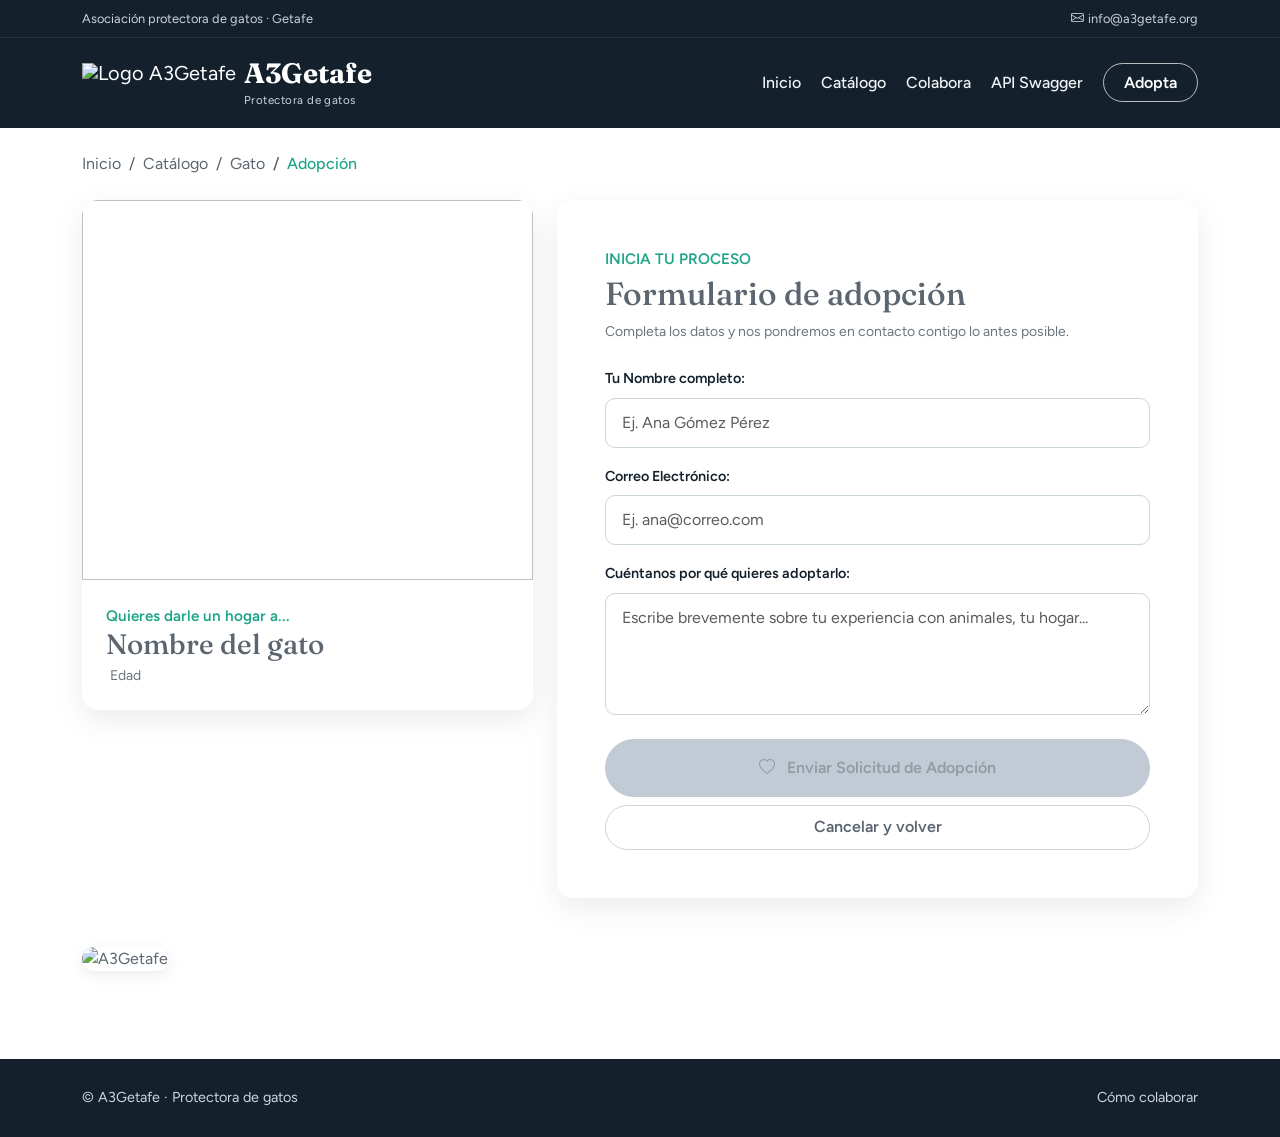
==== src/main/resources/templates/adopt-form.html @ 7547a060 "Version 2.0 frontend" ====
<!DOCTYPE html>
<html lang="es" xmlns:th="http://www.thymeleaf.org">
<head>
    <meta charset="UTF-8">
    <meta name="viewport" content="width=device-width, initial-scale=1">
    <title th:text="'Solicitud de Adopción - ' + ${cat.name} + ' - A3Getafe'">Solicitud de Adopción - A3Getafe</title>

    <!-- Bootstrap 5 CSS -->
    <link href="https://cdn.jsdelivr.net/npm/bootstrap@5.3.0/dist/css/bootstrap.min.css" rel="stylesheet">
    <!-- Bootstrap Icons -->
    <link rel="stylesheet" href="https://cdn.jsdelivr.net/npm/bootstrap-icons@1.11.0/font/bootstrap-icons.css">
    <!-- Fuentes Google -->
    <link rel="preconnect" href="https://fonts.googleapis.com">
    <link rel="preconnect" href="https://fonts.gstatic.com" crossorigin>
    <link href="https://fonts.googleapis.com/css2?family=Fraunces:opsz,wght@9..144,600;9..144,700&family=Figtree:wght@400;500;600&display=swap" rel="stylesheet">

    <style>
        :root {
            --a3-ink: #14202b;
            --a3-teal: #1fa588;
            --a3-teal-dark: #178a72;
            --a3-text: #5b6670;
            --a3-paper: #ffffff;

            --bs-body-font-family: 'Figtree', system-ui, sans-serif;
            --bs-body-color: var(--a3-text);
        }

        h1, h2, h3, .a3-logo { font-family: 'Fraunces', Georgia, serif; }
        h1, h2, h3 { color: var(--a3-ink); font-weight: 700; }

        /* ---------- Barra superior y Navegación ---------- */
        .a3-topbar {
            background: var(--a3-ink);
            color: #cbd5dc;
            font-size: .8rem;
            padding: .55rem 0;
            border-bottom: 1px solid rgba(255, 255, 255, 0.08);
        }
        .a3-topbar a { color: inherit; text-decoration: none; }
        .a3-topbar a:hover { color: #fff; }

        .a3-nav { background-color: var(--a3-ink); }
        .a3-nav .navbar-brand { color: #fff; line-height: 1; }
        .a3-logo-img { height: 40px; width: auto; object-fit: contain; }
        .a3-logo { font-size: 1.75rem; font-weight: 700; display: block; }
        .a3-logo-sub { font-size: .72rem; letter-spacing: .04em; color: #cbd5dc; }
        .a3-nav .nav-link { color: #f1f5f7; padding: .5rem 1rem; font-weight: 500; }
        .a3-nav .nav-link:hover { color: var(--a3-teal); }

        .btn-a3 {
            background: var(--a3-teal);
            border-color: var(--a3-teal);
            color: #fff;
            border-radius: 50rem;
            font-weight: 600;
            padding: .75rem 1.75rem;
            transition: all .2s ease-in-out;
        }
        .btn-a3:hover:not(:disabled) {
            background: var(--a3-teal-dark);
            border-color: var(--a3-teal-dark);
            color: #fff;
        }
        .btn-a3:disabled {
            background-color: #a0aec0;
            border-color: #a0aec0;
            cursor: not-allowed;
            opacity: 0.65;
        }

        .btn-a3-outline {
            border: 1px solid rgba(255,255,255,.7);
            color: #fff;
            border-radius: 50rem;
            font-weight: 600;
            padding: .4rem 1.25rem;
            transition: all .2s ease-in-out;
        }
        .btn-a3-outline:hover { background: #fff; color: var(--a3-ink); }

        .btn-a3-light-outline {
            border: 1px solid #cbd5dc;
            color: var(--a3-text);
            background: transparent;
            border-radius: 50rem;
            font-weight: 600;
            padding: .6rem 1.5rem;
            transition: all .2s ease-in-out;
        }
        .btn-a3-light-outline:hover {
            background: #f1f5f7;
            color: var(--a3-ink);
        }

        /* ---------- Migas de Pan (Breadcrumbs) ---------- */
        .breadcrumb-item a { color: #8c9ba5; text-decoration: none; }
        .breadcrumb-item a:hover { color: var(--a3-teal); }
        .breadcrumb-item.active { color: var(--a3-teal); font-weight: 500; }

        /* ---------- Tarjeta del Formulario y Lateral ---------- */
        .a3-card {
            border: none;
            border-radius: 16px;
            box-shadow: 0 10px 30px rgba(0, 0, 0, 0.08) !important;
            background: #fff;
        }

        .cat-preview-card {
            border: none;
            border-radius: 16px;
            overflow: hidden;
            box-shadow: 0 10px 30px rgba(0, 0, 0, 0.08) !important;
            background: #fff;
        }

        .cat-preview-img {
            width: 100%;
            height: 380px;
            object-fit: cover;
        }

        .form-label {
            font-weight: 600;
            color: var(--a3-ink);
            font-size: 0.9rem;
        }

        .form-control {
            border-radius: 10px;
            padding: 0.75rem 1rem;
            border-color: #cbd5dc;
        }
        .form-control:focus {
            border-color: var(--a3-teal);
            box-shadow: 0 0 0 0.25rem rgba(31, 165, 136, 0.15);
        }

        .a3-eyebrow { color: var(--a3-teal); font-weight: 600; font-size: 0.95rem; }

        /* ---------- Imagen de Cierre (a3g.jpg) ---------- */
        .a3g-footer-banner {
            width: 100%;
            max-height: 250px;
            object-fit: contain;
            border-radius: 16px;
            box-shadow: 0 4px 15px rgba(0, 0, 0, 0.08);
        }

        footer.a3-footer {
            background: var(--a3-ink);
            color: #cbd5dc;
            font-size: .9rem;
            padding: 1.75rem 0;
            margin-top: 4rem;
        }
    </style>
</head>
<body>

<!-- Barra superior -->
<div class="a3-topbar">
    <div class="container d-flex justify-content-between align-items-center">
        <span>Asociación protectora de gatos · Getafe</span>
        <span class="d-none d-sm-inline">
            <a href="mailto:info@a3getafe.org"><i class="bi bi-envelope me-1"></i>info@a3getafe.org</a>
        </span>
    </div>
</div>

<!-- Navegación Superior -->
<nav class="navbar navbar-expand-lg navbar-dark a3-nav py-3">
    <div class="container">
        <a class="navbar-brand d-flex align-items-center gap-2" th:href="@{/}">
            <img th:src="@{/img/logo.jpg}" alt="Logo A3Getafe" class="a3-logo-img">
            <div>
                <span class="a3-logo">A3Getafe</span>
                <span class="a3-logo-sub">Protectora de gatos</span>
            </div>
        </a>
        <button class="navbar-toggler" type="button" data-bs-toggle="collapse"
                data-bs-target="#menuPrincipal" aria-controls="menuPrincipal"
                aria-expanded="false" aria-label="Abrir menú">
            <span class="navbar-toggler-icon"></span>
        </button>
        <div class="collapse navbar-collapse justify-content-end" id="menuPrincipal">
            <ul class="navbar-nav align-items-lg-center gap-1">
                <li class="nav-item"><a class="nav-link" th:href="@{/}">Inicio</a></li>
                <li class="nav-item"><a class="nav-link" th:href="@{/cats}">Catálogo</a></li>
                <li class="nav-item"><a class="nav-link" th:href="@{/colabora}">Colabora</a></li>
                <li class="nav-item"><a class="nav-link" th:href="@{/swagger-ui/index.html}" target="_blank" rel="noopener">API Swagger</a></li>
                <li class="nav-item ms-lg-2 mt-2 mt-lg-0">
                    <a class="btn btn-a3-outline" th:href="@{/cats}">Adopta</a>
                </li>
            </ul>
        </div>
    </div>
</nav>

<!-- Contenido Principal -->
<main class="container py-4">

    <!-- Migas de pan (Breadcrumbs) -->
    <nav aria-label="breadcrumb" class="mb-4">
        <ol class="breadcrumb">
            <li class="breadcrumb-item"><a th:href="@{/}">Inicio</a></li>
            <li class="breadcrumb-item"><a th:href="@{/cats}">Catálogo</a></li>
            <li class="breadcrumb-item"><a th:href="@{/cats/{id}(id=${cat.id})}" th:text="${cat.name}">Gato</a></li>
            <li class="breadcrumb-item active" aria-current="page">Adopción</li>
        </ol>
    </nav>

    <div class="row g-4 align-items-start">

        <!-- Columna Izquierda: Imagen e info del gato a adoptar -->
        <div class="col-lg-5">
            <div class="card cat-preview-card">
                <img th:src="${cat.imageUrl != null} ? @{${cat.imageUrl}} : @{/img/gato-sin-foto.jpg}"
                     th:alt="'Foto de ' + ${cat.name}"
                     class="cat-preview-img">
                <div class="card-body p-4">
                    <span class="a3-eyebrow">Quieres darle un hogar a...</span>
                    <h2 class="h3 mb-1" th:text="${cat.name}">Nombre del gato</h2>
                    <p class="text-secondary small mb-0"><i class="bi bi-paw me-1"></i><span th:text="${cat.ageDescription}">Edad</span></p>
                </div>
            </div>
        </div>

        <!-- Columna Derecha: Tarjeta del Formulario -->
        <div class="col-lg-7">
            <div class="card a3-card p-4 p-md-5">
                <div class="mb-4">
                    <p class="a3-eyebrow mb-1 text-uppercase tracking-wide">Inicia tu proceso</p>
                    <h1 class="h2 mb-2">Formulario de adopción</h1>
                    <p class="text-secondary small mb-0">Completa los datos y nos pondremos en contacto contigo lo antes posible.</p>
                </div>

                <form id="adoptionForm" th:action="@{/adopt}" th:object="${adoptionRequest}" method="post">
                    <input type="hidden" th:field="*{cat.id}" />

                    <div class="mb-3">
                        <label for="applicantName" class="form-label">Tu Nombre completo:</label>
                        <input type="text" id="applicantName" th:field="*{applicantName}" class="form-control required-field" th:classappend="${#fields.hasErrors('applicantName')} ? 'is-invalid'" placeholder="Ej. Ana Gómez Pérez" required />
                        <div class="invalid-feedback" th:errors="*{applicantName}">Error en el nombre</div>
                    </div>

                    <div class="mb-3">
                        <label for="email" class="form-label">Correo Electrónico:</label>
                        <input type="email" id="email" th:field="*{email}" class="form-control required-field" th:classappend="${#fields.hasErrors('email')} ? 'is-invalid'" placeholder="Ej. ana@correo.com" required />
                        <div class="invalid-feedback" th:errors="*{email}">Error en el email</div>
                    </div>

                    <div class="mb-4">
                        <label for="message" class="form-label">Cuéntanos por qué quieres adoptarlo:</label>
                        <textarea id="message" th:field="*{message}" class="form-control required-field" rows="4" placeholder="Escribe brevemente sobre tu experiencia con animales, tu hogar..." required></textarea>
                    </div>

                    <button type="submit" id="submitBtn" class="btn btn-a3 w-100 py-3 mb-2" disabled>
                        <i class="bi bi-heart me-2"></i> Enviar Solicitud de Adopción
                    </button>
                    <a th:href="@{/cats/{id}(id=${cat.id})}" class="btn btn-a3-light-outline w-100 text-center">Cancelar y volver</a>
                </form>
            </div>
        </div>
    </div>

    <!-- Imagen al final del formulario (a3g.jpg) -->
    <div class="mt-5">
        <img th:src="@{/img/a3g.jpg}" alt="A3Getafe" class="a3g-footer-banner">
    </div>

</main>

<footer class="a3-footer">
    <div class="container d-flex flex-wrap justify-content-between align-items-center gap-2">
        <span>© A3Getafe · Protectora de gatos</span>
        <a class="text-reset text-decoration-none" th:href="@{/colabora}">Cómo colaborar</a>
    </div>
</footer>

<script src="https://cdn.jsdelivr.net/npm/bootstrap@5.3.0/dist/js/bootstrap.bundle.min.js"></script>

<!-- Script de validación de campos vacíos -->
<script>
    document.addEventListener('DOMContentLoaded', function () {
        const form = document.getElementById('adoptionForm');
        const submitBtn = document.getElementById('submitBtn');
        const requiredInputs = form.querySelectorAll('.required-field');

        function checkInputs() {
            let allFilled = true;
            requiredInputs.forEach(input => {
                if (!input.value.trim()) {
                    allFilled = false;
                }
            });
            submitBtn.disabled = !allFilled;
        }

        requiredInputs.forEach(input => {
            input.addEventListener('input', checkInputs);
            input.addEventListener('change', checkInputs);
        });

        checkInputs();
    });
</script>
</body>
</html>
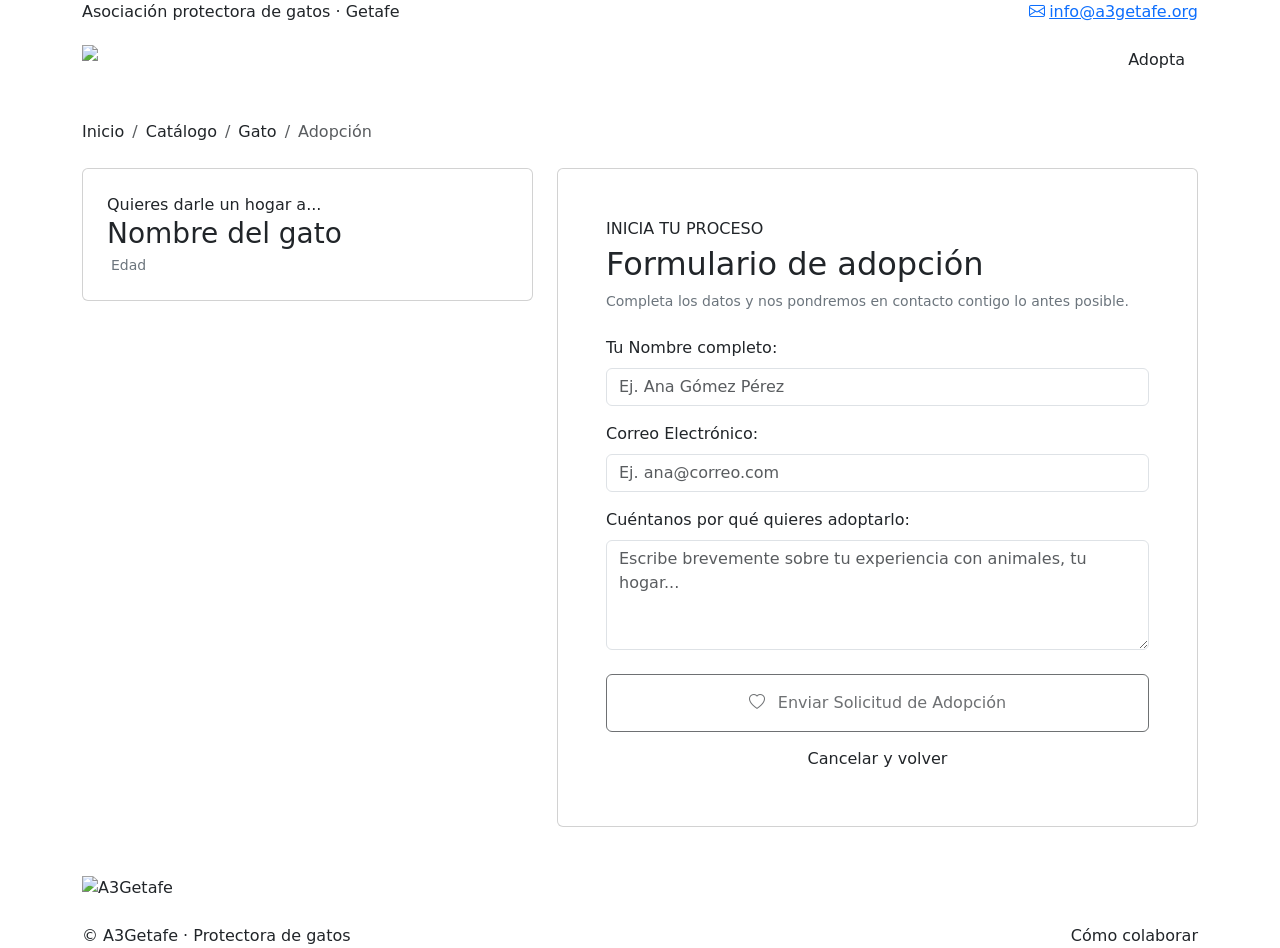
==== commit c7c79cfa: "Add style.css" ====
--- a/src/main/resources/templates/adopt-form.html
+++ b/src/main/resources/templates/adopt-form.html
@@ -13,148 +13,8 @@
     <link rel="preconnect" href="https://fonts.googleapis.com">
     <link rel="preconnect" href="https://fonts.gstatic.com" crossorigin>
     <link href="https://fonts.googleapis.com/css2?family=Fraunces:opsz,wght@9..144,600;9..144,700&family=Figtree:wght@400;500;600&display=swap" rel="stylesheet">
-
-    <style>
-        :root {
-            --a3-ink: #14202b;
-            --a3-teal: #1fa588;
-            --a3-teal-dark: #178a72;
-            --a3-text: #5b6670;
-            --a3-paper: #ffffff;
-
-            --bs-body-font-family: 'Figtree', system-ui, sans-serif;
-            --bs-body-color: var(--a3-text);
-        }
-
-        h1, h2, h3, .a3-logo { font-family: 'Fraunces', Georgia, serif; }
-        h1, h2, h3 { color: var(--a3-ink); font-weight: 700; }
-
-        /* ---------- Barra superior y Navegación ---------- */
-        .a3-topbar {
-            background: var(--a3-ink);
-            color: #cbd5dc;
-            font-size: .8rem;
-            padding: .55rem 0;
-            border-bottom: 1px solid rgba(255, 255, 255, 0.08);
-        }
-        .a3-topbar a { color: inherit; text-decoration: none; }
-        .a3-topbar a:hover { color: #fff; }
-
-        .a3-nav { background-color: var(--a3-ink); }
-        .a3-nav .navbar-brand { color: #fff; line-height: 1; }
-        .a3-logo-img { height: 40px; width: auto; object-fit: contain; }
-        .a3-logo { font-size: 1.75rem; font-weight: 700; display: block; }
-        .a3-logo-sub { font-size: .72rem; letter-spacing: .04em; color: #cbd5dc; }
-        .a3-nav .nav-link { color: #f1f5f7; padding: .5rem 1rem; font-weight: 500; }
-        .a3-nav .nav-link:hover { color: var(--a3-teal); }
-
-        .btn-a3 {
-            background: var(--a3-teal);
-            border-color: var(--a3-teal);
-            color: #fff;
-            border-radius: 50rem;
-            font-weight: 600;
-            padding: .75rem 1.75rem;
-            transition: all .2s ease-in-out;
-        }
-        .btn-a3:hover:not(:disabled) {
-            background: var(--a3-teal-dark);
-            border-color: var(--a3-teal-dark);
-            color: #fff;
-        }
-        .btn-a3:disabled {
-            background-color: #a0aec0;
-            border-color: #a0aec0;
-            cursor: not-allowed;
-            opacity: 0.65;
-        }
-
-        .btn-a3-outline {
-            border: 1px solid rgba(255,255,255,.7);
-            color: #fff;
-            border-radius: 50rem;
-            font-weight: 600;
-            padding: .4rem 1.25rem;
-            transition: all .2s ease-in-out;
-        }
-        .btn-a3-outline:hover { background: #fff; color: var(--a3-ink); }
-
-        .btn-a3-light-outline {
-            border: 1px solid #cbd5dc;
-            color: var(--a3-text);
-            background: transparent;
-            border-radius: 50rem;
-            font-weight: 600;
-            padding: .6rem 1.5rem;
-            transition: all .2s ease-in-out;
-        }
-        .btn-a3-light-outline:hover {
-            background: #f1f5f7;
-            color: var(--a3-ink);
-        }
-
-        /* ---------- Migas de Pan (Breadcrumbs) ---------- */
-        .breadcrumb-item a { color: #8c9ba5; text-decoration: none; }
-        .breadcrumb-item a:hover { color: var(--a3-teal); }
-        .breadcrumb-item.active { color: var(--a3-teal); font-weight: 500; }
-
-        /* ---------- Tarjeta del Formulario y Lateral ---------- */
-        .a3-card {
-            border: none;
-            border-radius: 16px;
-            box-shadow: 0 10px 30px rgba(0, 0, 0, 0.08) !important;
-            background: #fff;
-        }
-
-        .cat-preview-card {
-            border: none;
-            border-radius: 16px;
-            overflow: hidden;
-            box-shadow: 0 10px 30px rgba(0, 0, 0, 0.08) !important;
-            background: #fff;
-        }
-
-        .cat-preview-img {
-            width: 100%;
-            height: 380px;
-            object-fit: cover;
-        }
-
-        .form-label {
-            font-weight: 600;
-            color: var(--a3-ink);
-            font-size: 0.9rem;
-        }
-
-        .form-control {
-            border-radius: 10px;
-            padding: 0.75rem 1rem;
-            border-color: #cbd5dc;
-        }
-        .form-control:focus {
-            border-color: var(--a3-teal);
-            box-shadow: 0 0 0 0.25rem rgba(31, 165, 136, 0.15);
-        }
-
-        .a3-eyebrow { color: var(--a3-teal); font-weight: 600; font-size: 0.95rem; }
-
-        /* ---------- Imagen de Cierre (a3g.jpg) ---------- */
-        .a3g-footer-banner {
-            width: 100%;
-            max-height: 250px;
-            object-fit: contain;
-            border-radius: 16px;
-            box-shadow: 0 4px 15px rgba(0, 0, 0, 0.08);
-        }
-
-        footer.a3-footer {
-            background: var(--a3-ink);
-            color: #cbd5dc;
-            font-size: .9rem;
-            padding: 1.75rem 0;
-            margin-top: 4rem;
-        }
-    </style>
+    <!-- CSS personalizado -->
+    <link rel="stylesheet" th:href="@{/css/styles.css}" href="/css/styles.css">
 </head>
 <body>
 
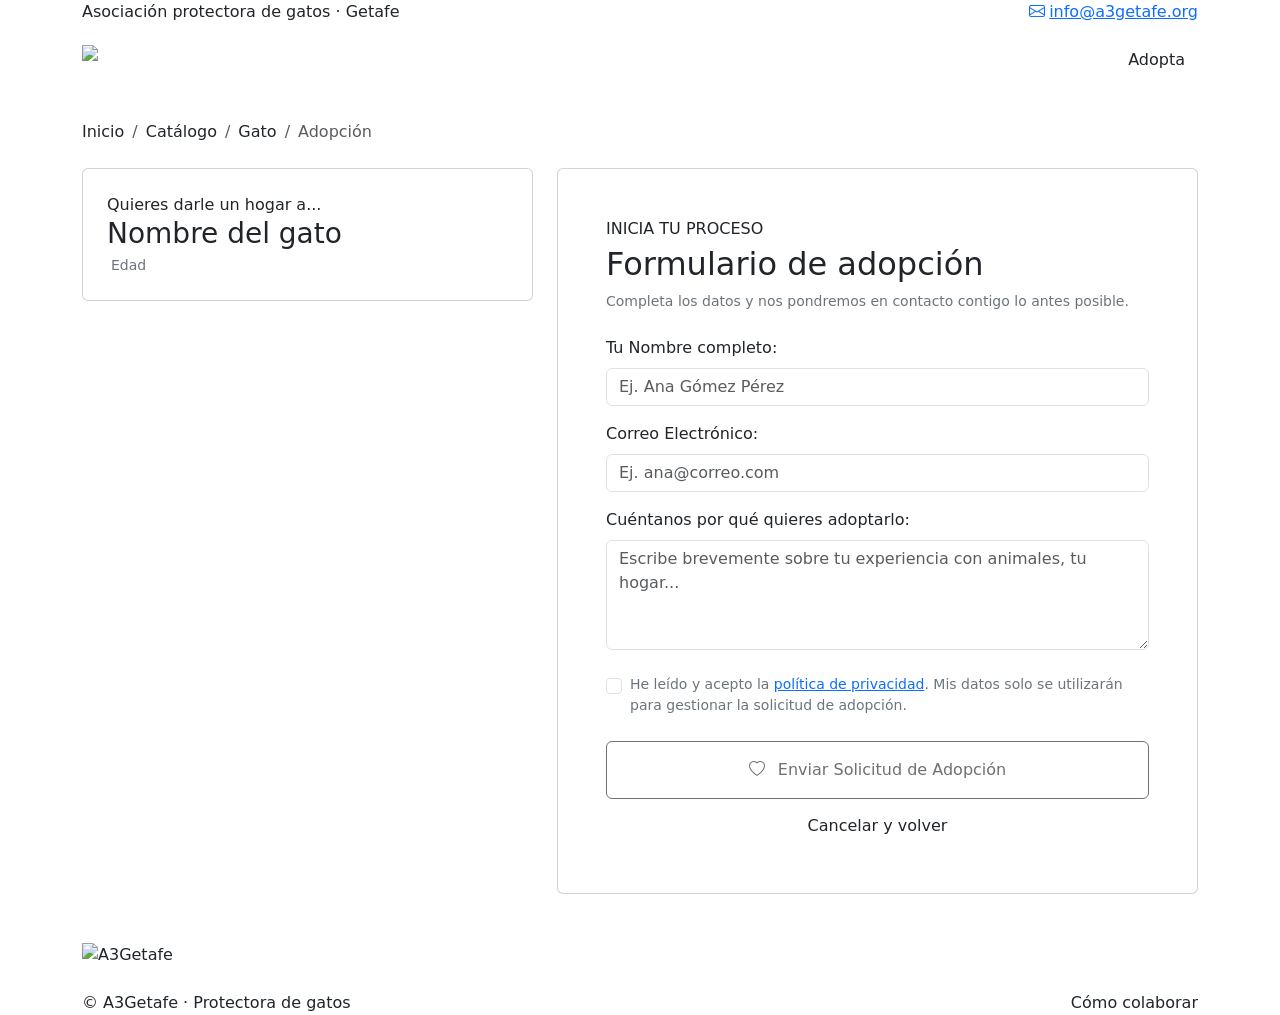
==== commit 6c3b40c0: "Refactor adoption form for better validation handling" ====
--- a/src/main/resources/templates/adopt-form.html
+++ b/src/main/resources/templates/adopt-form.html
@@ -98,23 +98,45 @@
                 <form id="adoptionForm" th:action="@{/adopt}" th:object="${adoptionRequest}" method="post">
                     <input type="hidden" th:field="*{cat.id}" />
 
+                    <!-- Nombre completo -->
                     <div class="mb-3">
                         <label for="applicantName" class="form-label">Tu Nombre completo:</label>
-                        <input type="text" id="applicantName" th:field="*{applicantName}" class="form-control required-field" th:classappend="${#fields.hasErrors('applicantName')} ? 'is-invalid'" placeholder="Ej. Ana Gómez Pérez" required />
-                        <div class="invalid-feedback" th:errors="*{applicantName}">Error en el nombre</div>
+                        <input type="text" id="applicantName" th:field="*{applicantName}" 
+                               class="form-control required-field" 
+                               th:classappend="${#fields.hasErrors('applicantName')} ? 'is-invalid'" 
+                               placeholder="Ej. Ana Gómez Pérez" required />
+                        <div class="invalid-feedback" th:if="${#fields.hasErrors('applicantName')}" th:errors="*{applicantName}">Error en el nombre</div>
                     </div>
 
+                    <!-- Correo electrónico -->
                     <div class="mb-3">
                         <label for="email" class="form-label">Correo Electrónico:</label>
-                        <input type="email" id="email" th:field="*{email}" class="form-control required-field" th:classappend="${#fields.hasErrors('email')} ? 'is-invalid'" placeholder="Ej. ana@correo.com" required />
-                        <div class="invalid-feedback" th:errors="*{email}">Error en el email</div>
+                        <input type="email" id="email" th:field="*{email}" 
+                               class="form-control required-field" 
+                               th:classappend="${#fields.hasErrors('email')} ? 'is-invalid'" 
+                               placeholder="Ej. ana@correo.com" required />
+                        <div class="invalid-feedback" th:if="${#fields.hasErrors('email')}" th:errors="*{email}">Error en el email</div>
                     </div>
 
+                    <!-- Mensaje -->
                     <div class="mb-4">
                         <label for="message" class="form-label">Cuéntanos por qué quieres adoptarlo:</label>
-                        <textarea id="message" th:field="*{message}" class="form-control required-field" rows="4" placeholder="Escribe brevemente sobre tu experiencia con animales, tu hogar..." required></textarea>
+                        <textarea id="message" th:field="*{message}" 
+                                  class="form-control required-field" 
+                                  th:classappend="${#fields.hasErrors('message')} ? 'is-invalid'" 
+                                  rows="4" placeholder="Escribe brevemente sobre tu experiencia con animales, tu hogar..." required></textarea>
+                        <div class="invalid-feedback" th:if="${#fields.hasErrors('message')}" th:errors="*{message}">Error en el mensaje</div>
                     </div>
 
+                    <!-- Cláusula de Protección de Datos (RGPD) -->
+                    <div class="mb-4 form-check">
+                        <input type="checkbox" class="form-check-input required-field" id="privacyPolicy" name="privacyPolicy" required />
+                        <label class="form-check-label small text-secondary" for="privacyPolicy">
+                            He leído y acepto la <a href="/privacidad" target="_blank">política de privacidad</a>. Mis datos solo se utilizarán para gestionar la solicitud de adopción.
+                        </label>
+                    </div>
+
+                    <!-- Botón de envío -->
                     <button type="submit" id="submitBtn" class="btn btn-a3 w-100 py-3 mb-2" disabled>
                         <i class="bi bi-heart me-2"></i> Enviar Solicitud de Adopción
                     </button>
@@ -140,7 +162,7 @@
 
 <script src="https://cdn.jsdelivr.net/npm/bootstrap@5.3.0/dist/js/bootstrap.bundle.min.js"></script>
 
-<!-- Script de validación de campos vacíos -->
+<!-- Script de validación de campos vacíos y checkbox de privacidad -->
 <script>
     document.addEventListener('DOMContentLoaded', function () {
         const form = document.getElementById('adoptionForm');
@@ -150,7 +172,11 @@
         function checkInputs() {
             let allFilled = true;
             requiredInputs.forEach(input => {
-                if (!input.value.trim()) {
+                if (input.type === 'checkbox') {
+                    if (!input.checked) {
+                        allFilled = false;
+                    }
+                } else if (!input.value.trim()) {
                     allFilled = false;
                 }
             });
@@ -166,4 +192,4 @@
     });
 </script>
 </body>
-</html>+</html>
